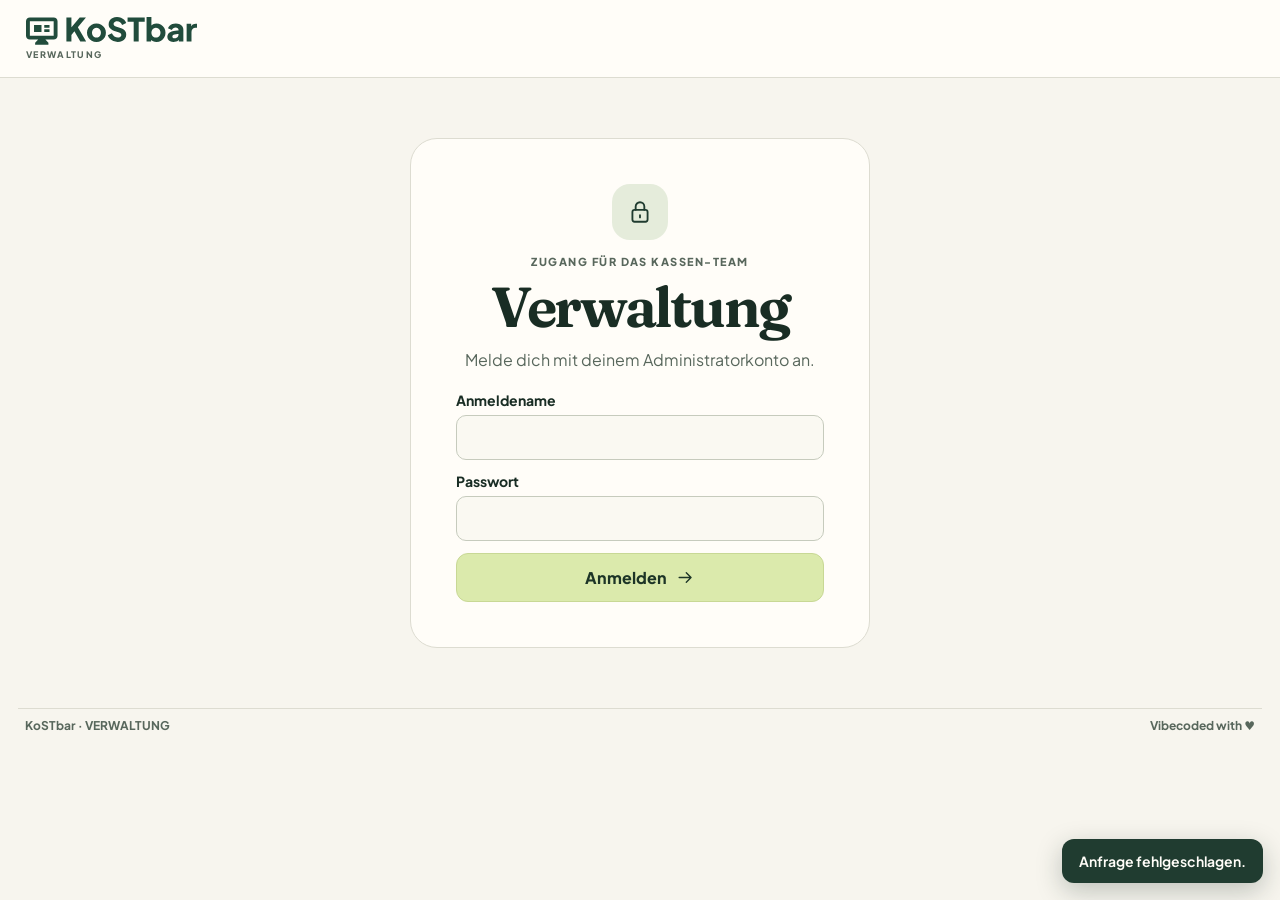
==== static/admin.html @ 91ef5dc5 "Initial public release of KoSTbar 37.0.4" ====
<!doctype html>
<html lang="de">
<head>
  <meta charset="utf-8">
  <meta name="viewport" content="width=device-width, initial-scale=1">
  <meta name="theme-color" content="#f7f5ee">
  <title>KoSTbar · Administrationsbereich</title>
  <link rel="icon" type="image/svg+xml" href="/static/favicon.svg">
  <link rel="stylesheet" href="/static/style.css">
  <script type="module" src="/static/admin.js"></script>
</head>
<body class="administration">
  <header class="topbar">
    <div class="brand"><img class="brand-logo" src="/static/kostbar-logo.svg" width="171" height="28" alt="KoSTbar"><small>VERWALTUNG</small></div>
    <div id="top-actions" class="top-actions"></div>
  </header>
  <main id="admin" class="admin-main"><p class="loading" role="status">Verwaltung wird geladen …</p></main>
  <footer class="site-footer"><span>KoSTbar · VERWALTUNG</span><span>Vibecoded with ♥</span></footer>
  <dialog id="editor" aria-labelledby="editor-title"></dialog>
  <div id="toast" class="toast" role="status" hidden></div>
</body>
</html>
---- static/style.css ----
@font-face {
  font-family: "Fraunces";
  src: url("./fonts/fraunces.woff2") format("woff2");
  font-weight: 100 900;
  font-display: swap;
}
@font-face {
  font-family: "Fraunces";
  src: url("./fonts/fraunces-italic.woff2") format("woff2");
  font-weight: 100 900;
  font-style: italic;
  font-display: swap;
}
@font-face {
  font-family: "Plus Jakarta Sans";
  src: url("./fonts/plus-jakarta-sans.woff2") format("woff2");
  font-weight: 200 800;
  font-display: swap;
}
:root {
  color-scheme: light;
  --canvas: #f7f5ee;
  --white: #fffdf8;
  --loyalty-paper: #f7f3e5;
  --ink: #192d24;
  --deep: #203c30;
  --leaf: #dbeaac;
  --line: #dddcd1;
  --muted: #58675c;
  --soft: #eeeee3;
  --red: #a54232;
  --radius: 22px;
  --text-font: "Plus Jakarta Sans", system-ui, sans-serif;
  --display-font: "Fraunces", Georgia, serif;
  --display-weight: 650;
  --display-tracking: -.045em;
  --welcome-size: clamp(50px, 6.4vw, 98px);
  --welcome-portrait-size: clamp(42px, 8.5vw, 76px);
  --welcome-accent-style: italic;
  font-family: var(--text-font);
  color: var(--ink);
  background: var(--canvas);
  font-synthesis: none;
  -webkit-tap-highlight-color: transparent;
}
* { box-sizing: border-box; }
[hidden] { display: none !important; }
body { margin: 0; min-width: 300px; }
button, input, select { font: inherit; }
button, a, input, select { touch-action: manipulation; }
button { color: inherit; cursor: pointer; }
button:disabled { cursor: default; }
button:focus-visible, a:focus-visible, input:focus-visible, select:focus-visible {
  outline: 3px solid #6a8b5c;
  outline-offset: 3px;
}
a { color: inherit; }
h1, h2, p { margin: 0; }
h1, .tap-copy h2, .panel-heading h2, dialog h2 {
  font-family: var(--display-font);
  font-weight: var(--display-weight);
  font-optical-sizing: auto;
}
svg { vertical-align: middle; flex-shrink: 0; }
small { font-size: .83em; }
.muted { color: var(--muted); }
.negative { color: var(--red) !important; }
.topbar {
  min-height: 78px; padding: 12px max(26px, calc((100vw - 1320px) / 2));
  display: flex; justify-content: space-between; align-items: center; gap: 16px;
  border-bottom: 1px solid var(--line); background: var(--white);
}
.brand { display: flex; flex-direction: column; align-items: flex-start; line-height: 1.05; text-decoration: none; }
.brand small { display: block; font-size: 9px; letter-spacing: .15em; margin-top: 5px; font-weight: 780; color: var(--muted); }
.brand small:empty { display: none; }
.brand-logo { display: block; width: clamp(136px, 20vw, 171px); height: auto; }
.top-actions { display: flex; gap: 15px; align-items: center; }
.quiet-link { display: inline-flex; gap: 8px; align-items: center; min-height: 42px; padding: 5px 6px; font-size: 14px; font-weight: 680; text-decoration: none; color: var(--muted); }
.quiet-link:hover { color: var(--ink); text-decoration: underline; }
.screen { margin: 0 auto; max-width: 1370px; padding: 25px; }
.loading { padding: 20px; color: var(--muted); }
.eyebrow { color: var(--muted); display: flex; align-items: center; gap: 8px; font-size: 11px; line-height: 1.2; font-weight: 820; letter-spacing: .135em; text-transform: uppercase; }
.status-dot { width: 10px; height: 10px; border-radius: 50%; background: #638d50; box-shadow: 0 0 0 4px #dfe9d8; }
.status-dot.offline { background: #b66448; box-shadow: 0 0 0 4px #f1e0d6; }
.idle-grid { display: grid; grid-template-columns: 1fr .98fr; gap: clamp(28px, 5vw, 75px); align-items: stretch; }
.welcome { padding: clamp(28px, 5vw, 70px) 0 24px 13px; align-self: center; }
.welcome h1 { font-size: var(--welcome-size); line-height: .98; letter-spacing: var(--display-tracking); margin: 18px 0 20px; }
.welcome h1 em { font-style: var(--welcome-accent-style); color: #58744b; }
.welcome > p { max-width: 32ch; font-size: clamp(17px, 1.65vw, 22px); line-height: 1.5; color: var(--muted); }
.steps { list-style: none; margin: 25px 0 0; padding: 0; display: grid; gap: 11px; font-size: 15px; font-weight: 690; }
.steps li { display: flex; align-items: center; gap: 9px; }
.steps li > span {
  flex: 0 0 28px; padding: 5px 6px; border-radius: 6px; background: #e5ead8;
  text-align: center; font-size: 11px; font-weight: 800; font-variant-numeric: tabular-nums; letter-spacing: .06em;
}
.tap-panel {
  position: relative; min-height: min(530px, 74vh); border-radius: 30px;
  background: var(--deep); color: var(--white); overflow: hidden; display: flex; flex-direction: column; justify-content: space-between;
  padding: clamp(22px, 3.3vw, 44px);
  background-image: repeating-linear-gradient(0deg, transparent 0 38px, #cfe3bf0a 38px 39px), repeating-linear-gradient(90deg, transparent 0 38px, #cfe3bf0a 38px 39px);
}
.tap-tag { display: flex; gap: 9px; align-items: center; color: var(--leaf); font-size: 11px; letter-spacing: .13em; font-weight: 780; }
.terminal-art { display: grid; place-items: center; min-height: 0; }
.terminal-art svg { width: min(100%, 420px); max-height: 43vh; }
.tap-copy h2 { color: #f7f6e9; font-size: clamp(27px, 3.4vw, 48px); letter-spacing: -.045em; line-height: 1.1; }
.tap-copy p { color: #cadbc7; line-height: 1.45; margin-top: 8px; font-size: clamp(14px, 1.4vw, 18px); }
.button { display: inline-flex; align-items: center; justify-content: center; gap: 9px; min-height: 49px; padding: 9px 17px; border: 1px solid transparent; border-radius: 12px; font-weight: 760; text-decoration: none; text-align: center; }
.button.primary { background: var(--leaf); color: #1d3527; border-color: #c8d895; }
.button.primary:hover:not(:disabled) { background: #cfdf96; }
.button.primary:disabled { background: #e8eade; color: #657063; border-color: #e1e2d8; }
.button.paypal { background: #003087; color: #fff; border-color: #003087; }
.button.paypal:hover:not(:disabled) { background: #0046a9; border-color: #0046a9; }
.cash-limit { margin: 0; text-align: center; }
.button.outline { border-color: var(--line); background: var(--white); }
.button.outline:hover:not(:disabled) { background: #f0f1e8; }
.button.compact { min-height: 43px; padding: 7px 12px; font-size: 14px; }
.shop-layout { display: grid; grid-template-columns: minmax(0, 1fr) minmax(270px, 320px); gap: clamp(16px, 2vw, 29px); align-items: start; }
.shop-intro { display: flex; flex-wrap: wrap; align-items: flex-end; gap: 10px; margin-bottom: 20px; }
.shop-greeting { flex: 1 1 180px; min-width: 0; }
.shop-intro h1 { font-size: clamp(31px, 4.4vw, 61px); line-height: 1.05; letter-spacing: var(--display-tracking); margin-top: 6px; overflow-wrap: anywhere; }
.account-tools { display: flex; flex-wrap: wrap; justify-content: flex-end; align-items: stretch; gap: 7px; max-width: 100%; margin-inline-start: auto; }
.account-button {
  display: flex; align-items: center; gap: 9px; min-height: 58px; padding: 6px 11px;
  border: 1px solid var(--line); border-radius: 12px; background: var(--white); text-align: left;
}
.account-button-text { display: grid; gap: 3px; font-size: 12px; font-weight: 750; line-height: 1.15; }
.account-button-text strong { font-size: 17px; font-weight: 790; line-height: 1; letter-spacing: -.027em; white-space: nowrap; font-variant-numeric: tabular-nums; }
.account-button.loyalty-link { padding-inline: 12px; background: var(--loyalty-paper); border-color: #dcd6c3; }
.account-button.loyalty-link:hover { background: #efe9d7; }
.loyalty-link strong.ready { color: #31563a; }
.account-finance { display: flex; border: 1px solid #d1d8bd; border-radius: 12px; overflow: hidden; }
.account-finance .account-button { min-height: 56px; border: 0; border-radius: 0; }
.account-finance .account-button:focus-visible { outline-offset: -4px; }
.account-finance .payment-link { background: var(--leaf); }
.account-finance .payment-link:hover { background: #cfdf96; }
.account-finance .balance-chip { border-inline-start: 1px solid #cbd6ae; }
.account-finance .balance-chip:hover { background: #f0f1e8; }
.metrics small { color: var(--muted); letter-spacing: .09em; font-size: 10px; font-weight: 800; display: block; }
.category-tabs { display: grid; grid-template-columns: repeat(4,minmax(0,1fr)); gap: 8px; }
.category-tab {
  background: var(--white); border: 1px solid var(--line); padding: 6px 8px; min-height: 51px; border-radius: 12px;
  display: flex; align-items: center; justify-content: center; gap: 8px; font-size: 14px; font-weight: 720;
}
.category-tab[aria-pressed="true"] { color: var(--leaf); background: var(--deep); border-color: var(--deep); }
.category-tab:not([aria-pressed="true"]):hover { background: var(--soft); }
.section-heading { display: flex; justify-content: space-between; align-items: center; gap: 12px; margin: 21px 0 10px; }
.section-heading h2, .basket h2 { font-size: 21px; letter-spacing: -.035em; }
.section-heading > span { color: var(--muted); font-size: 13px; font-weight: 680; }
.products { display: grid; grid-template-columns: repeat(4,minmax(0,1fr)); gap: 11px; }
.product-card { min-width: 0; display: flex; flex-direction: column; text-align: left; padding: 0; background: var(--white); border: 1px solid var(--line); border-radius: 16px; overflow: hidden; }
.product-card:hover { border-color: #839574; }
.product-card:active { transform: translateY(1px); }
.product-art { width: 100%; height: clamp(76px, 8vw, 128px); display: block; }
.product-info { display: grid; grid-template-columns: minmax(0,1fr) auto; grid-template-rows: minmax(32px, auto) auto; align-items: center; width: 100%; padding: 8px 9px 8px 12px; }
.product-info strong { grid-column: 1/-1; font-size: 15px; line-height: 1.14; overflow-wrap: anywhere; }
.product-price { font-size: 15px; color: var(--deep); font-weight: 820; white-space: nowrap; }
.product-add { background: #e5ebd8; border-radius: 8px; display: grid; place-items: center; width: 33px; height: 33px; }
.empty-products { grid-column: 1/-1; padding: 30px; background: var(--white); border-radius: 14px; color: var(--muted); }
.basket {
  position: sticky; top: 15px; border: 1px solid var(--line); border-radius: var(--radius); background: var(--white);
  overflow: hidden; display: flex; flex-direction: column; min-height: 430px; max-height: calc(100dvh - 115px);
}
.basket-head { padding: 15px; display: flex; align-items: center; gap: 9px; border-bottom: 1px solid var(--line); }
.basket-icon, .basket-count { display: grid; place-items: center; min-width: 35px; height: 35px; border-radius: 9px; background: #e8ecde; }
.basket-count { margin-left: auto; min-width: 27px; height: 27px; font-size: 13px; font-weight: 790; border-radius: 20px; }
.basket-body { flex: 1; overflow: auto; }
.basket-empty { display: grid; justify-items: center; text-align: center; gap: 7px; padding: 42px 14px 29px; color: var(--muted); }
.basket-empty > span { color: #758773; }
.basket-empty p { font-weight: 700; color: var(--ink); }
.basket-lines { margin: 0; padding: 0 13px; list-style: none; }
.basket-lines li { padding: 8px 0; border-bottom: 1px solid var(--line); }
.basket-lines li:last-child { border-bottom: 0; }
.line-info { display: flex; align-items: center; justify-content: space-between; gap: 9px; font-size: 14px; }
.line-info strong { overflow-wrap: anywhere; }
.line-info span { white-space: nowrap; font-variant-numeric: tabular-nums; }
.quantity { display: flex; align-items: center; gap: 8px; margin-top: 4px; font-variant-numeric: tabular-nums; font-weight: 760; }
.quantity button { display: grid; place-items: center; border: 1px solid var(--line); width: 43px; height: 43px; border-radius: 9px; background: #f5f5ed; }
.quantity button:hover { background: #e8ecde; }
.quantity span { min-width: 21px; text-align: center; }
.basket-bottom { padding: 12px 14px; border-top: 1px solid var(--line); }
.total { display: flex; justify-content: space-between; align-items: center; font-weight: 740; margin-bottom: 8px; }
.total strong { font-size: 25px; letter-spacing: -.045em; white-space: nowrap; }
.checkout { width: 100%; }
.basket-note { margin-top: 8px; color: var(--muted); font-size: 11px; line-height: 1.3; text-align: center; }
.center-card {
  width: min(100%, 680px); margin: clamp(9px, 4vh, 48px) auto; padding: clamp(20px, 4vw, 45px);
  border: 1px solid var(--line); border-radius: 27px; background: var(--white); text-align: center;
}
.center-card h1 { font-size: clamp(32px, 4.4vw, 62px); line-height: 1.04; letter-spacing: var(--display-tracking); margin: 10px 0 11px; }
.center-card > p:not(.eyebrow) { line-height: 1.45; }
.center-card > .eyebrow { justify-content: center; }
.round-icon { display: grid; place-items: center; width: 56px; height: 56px; border-radius: 18px; margin: 0 auto 15px; background: #e5ecdb; color: var(--deep); }
.round-icon.success { width: 72px; height: 72px; background: var(--leaf); }
.center-card form { margin-top: 20px; text-align: left; }
.field-pair { display: grid; grid-template-columns: 1fr 1fr; gap: 11px; }
label { display: grid; gap: 6px; font-size: 14px; font-weight: 730; min-width: 0; }
input:not([type=checkbox]), select { width: 100%; min-height: 45px; min-width: 0; background: #faf9f2; border: 1px solid #c6cbbd; color: var(--ink); border-radius: 10px; padding: 8px 11px; }
.form-actions { display: flex; justify-content: space-between; flex-wrap: wrap; gap: 9px; margin-top: 14px; }
.form-error { margin-top: 10px; color: var(--red); font-weight: 700; font-size: 14px; }
.form-error:empty { display: none; }
.registration-entry {
  width: min(100%, 1080px); margin-block: 10px; padding: clamp(14px, 2.35vw, 30px);
}
.registration-entry .round-icon { width: 44px; height: 44px; margin-bottom: 8px; }
.registration-entry h1 { font-size: clamp(28px, 3.4vw, 46px); margin-block: 4px 6px; }
.registration-entry form { display: grid; align-items: start; gap: 12px 22px; margin-top: 14px; }
.registration-fields { display: grid; gap: 9px; }
.registration-fields .consent-box, .registration-fields .form-actions { margin-top: 0; }
@media (min-width: 760px) and (orientation: landscape) {
  .registration-entry form:has(.keyboard:not([hidden])) { grid-template-columns: minmax(0, 5fr) minmax(0, 6fr); }
}
.keyboard { display: grid; gap: 4px; padding: 7px; background: #ecede3; border-radius: 13px; }
.keyboard > div { display: flex; justify-content: center; gap: 4px; }
.keyboard button { flex: 0 1 44px; min-width: 0; min-height: 44px; padding: 2px; background: var(--white); border: 1px solid var(--line); border-radius: 6px; font-weight: 760; }
.keyboard button.key-wide { flex-basis: auto; padding: 4px 9px; }
.keyboard.numeric { width: min(100%, 280px); justify-self: center; }
.keyboard.numeric button { flex-basis: 72px; font-size: 1.14rem; }
.receipt-balance { margin: 22px auto 16px; display: grid; gap: 4px; padding: 12px; max-width: 300px; background: #f1f1e5; border-radius: 14px; font-weight: 740; }
.receipt-balance strong { font-size: 33px; letter-spacing: -.05em; }
.countdown { margin-bottom: 13px; color: var(--muted); font-variant-numeric: tabular-nums; }
.toast { position: fixed; bottom: 17px; right: 17px; z-index: 10; max-width: min(435px, calc(100vw - 34px)); padding: 13px 17px; border-radius: 12px; color: var(--white); background: var(--deep); box-shadow: 0 8px 26px #192d2440; font-weight: 650; font-size: 14px; }
.admin-main { max-width: 1320px; padding: 24px; margin: auto; }
.admin-login { width: min(100%, 460px); }
.admin-login .button { width: 100%; }
.admin-login form { display: grid; gap: 12px; }
.operator { color: var(--muted); font-size: 14px; font-weight: 730; overflow-wrap: anywhere; }
.admin-title { display: flex; justify-content: space-between; align-items: end; gap: 10px; margin-bottom: 18px; }
.admin-title h1 { font-size: clamp(28px, 4vw, 55px); letter-spacing: var(--display-tracking); line-height: 1.06; margin-top: 6px; }
.metrics { display: grid; grid-template-columns: repeat(3,minmax(0,1fr)); gap: 10px; }
.metrics > div { padding: 13px 15px; border-radius: 15px; border: 1px solid var(--line); background: var(--white); }
.metrics strong { font-size: clamp(21px, 3vw, 31px); letter-spacing: -.04em; display: block; margin-top: 3px; overflow-wrap: anywhere; }
.admin-tabs { display: flex; flex-wrap: wrap; gap: 7px; margin: 16px 0 10px; }
.admin-tabs button { min-height: 42px; border-radius: 10px; border: 1px solid var(--line); background: var(--white); font-size: 14px; font-weight: 730; padding: 7px 12px; }
.admin-tabs button[aria-pressed="true"] { background: var(--deep); color: var(--leaf); border-color: var(--deep); }
.admin-navigation { display: flex; flex-wrap: wrap; gap: 7px; margin: 16px 0 10px; }
.admin-navigation button, .admin-nav-group summary {
  display: flex; align-items: center; min-height: 42px; padding: 7px 12px;
  border: 1px solid var(--line); border-radius: 10px; background: var(--white); font-size: 14px; font-weight: 730;
}
.admin-nav-group { position: relative; }
.admin-nav-group summary { gap: 11px; cursor: pointer; list-style: none; }
.admin-nav-group summary::-webkit-details-marker { display: none; }
.admin-nav-group summary::after { content: ''; width: 6px; height: 6px; border: solid currentColor; border-width: 0 2px 2px 0; transform: translateY(-2px) rotate(45deg); }
.admin-nav-group[open] summary::after { transform: translateY(2px) rotate(225deg); }
.admin-navigation [aria-current="page"], .admin-nav-group summary.current {
  background: var(--deep); color: var(--leaf); border-color: var(--deep);
}
.admin-nav-group > div {
  position: absolute; z-index: 3; top: 100%; left: 0; min-width: 185px;
  display: grid; padding: 5px; border: 1px solid var(--line); border-radius: 12px;
  background: var(--white); box-shadow: 0 9px 26px #192d2426;
}
.admin-nav-group:not([open]) > div { display: none; }
.admin-nav-group:last-child > div { right: 0; left: auto; }
.admin-nav-group > div > button { border-color: transparent; white-space: nowrap; }
.admin-nav-group > div > button:hover:not([aria-current]) { background: #e8eddf; }
.preview-toolbar {
  display: flex; flex-wrap: wrap; align-items: end; gap: 8px;
  padding: 10px clamp(12px, 3vw, 38px); border-bottom: 1px solid var(--line); background: var(--white);
}
.preview-toolbar nav { display: flex; flex-wrap: wrap; gap: 6px; margin-inline-end: 4px; }
.preview-toolbar nav [aria-current="page"] { background: var(--deep); color: var(--leaf); }
.preview-toolbar label { font-size: 13px; }
.preview-toolbar select { min-height: 43px; padding: 6px 9px; }
#preview-status { display: flex; align-items: center; min-height: 43px; margin: 0; font-size: 14px; color: var(--muted); }
@media (max-width: 950px) {
  .preview-toolbar { padding: 8px 12px; }
  #preview-status { font-size: 12px; }
}
@media (max-width: 520px) {
  .admin-navigation { display: grid; grid-template-columns: repeat(2, minmax(0, 1fr)); }
  .admin-navigation > button, .admin-nav-group summary { width: 100%; }
  .admin-nav-group summary { justify-content: space-between; }
}
.admin-panel { background: var(--white); border: 1px solid var(--line); border-radius: var(--radius); padding: 17px; }
.panel-heading { display: flex; justify-content: space-between; align-items: end; gap: 11px; margin-bottom: 14px; flex-wrap: wrap; }
.panel-heading h2 { font-size: 25px; letter-spacing: -.04em; }
.panel-heading p, .hint { font-size: 14px; color: var(--muted); margin-top: 4px; line-height: 1.4; }
.filter { width: min(100%, 240px); }
.table-wrap { overflow: auto; }
.technical-docs { max-width: 1220px; margin: auto; }
.technical-docs section { margin: 0 0 36px; scroll-margin-top: 18px; }
.tech-header { padding: 22px 24px; border-radius: 18px; background: #e8eddf; }
.tech-header h2 { margin: 5px 0; font-family: Fraunces, Georgia, serif; font-size: clamp(26px, 4vw, 44px); }
.tech-header p:last-child { margin: 4px 0 0; }
.tech-nav { display: flex; flex-wrap: wrap; gap: 8px 18px; padding: 14px 0 20px; }
.technical-docs section > p { max-width: 82ch; line-height: 1.65; }
.technical-docs h3 { font-size: 23px; }
.technical-docs h4 { margin: 22px 0 8px; font-size: 16px; }
.technical-docs code { overflow-wrap: anywhere; }
.tech-flow { display: grid; grid-template-columns: 1fr auto 1fr auto 1fr auto 1fr; align-items: center; gap: 8px; }
.tech-flow-wifi { grid-template-columns: 1fr auto 1fr auto 1fr; }
.tech-flow > div, .tech-steps li { border: 1px solid var(--line); border-radius: 12px; padding: 13px; }
.tech-flow > div { min-height: 65px; background: #f4f5ed; }
.tech-flow small { display: block; margin-top: 4px; }
.tech-arrow { text-align: center; color: var(--muted); }
.tech-arrow span { font-size: 21px; }
.tech-steps { display: grid; grid-template-columns: repeat(2, minmax(0, 1fr)); gap: 10px; padding-left: 22px; }
.tech-steps p { margin: 5px 0 0; line-height: 1.55; }
.tech-api-group { margin: 10px 0; border: 1px solid var(--line); border-radius: 10px; }
.tech-api-group summary { padding: 12px; cursor: pointer; font-weight: 700; }
.tech-api-group .table-wrap { padding: 0 10px 8px; }
@media (max-width: 760px) {
  .tech-flow, .tech-steps { grid-template-columns: 1fr; }
  .tech-arrow span { display: inline-block; transform: rotate(90deg); }
}
table { border-collapse: collapse; width: 100%; min-width: 560px; text-align: left; font-size: 14px; }
th { background: #edeee4; font-size: 12px; color: var(--muted); }
th, td { padding: 9px 8px; border-bottom: 1px solid var(--line); vertical-align: middle; }
td small { display: block; color: var(--muted); margin-top: 4px; }
.num, .amount { white-space: nowrap; font-weight: 790; font-variant-numeric: tabular-nums; }
.pill { display: inline-flex; align-items: center; border-radius: 999px; padding: 4px 8px; background: #e9ecdf; color: #385043; font-weight: 740; font-size: 12px; white-space: nowrap; }
.pill.good { background: #e2edce; }
.pill.off { background: #eee6df; color: #744638; }
.pill.terminal-offline { background: #f9e1df; color: #972d28; }
.pill.terminal-online { background: #dff0d9; color: #24582b; }
.row-actions { min-width: 132px; }
.action-list { display: flex; flex-wrap: wrap; align-items: center; gap: 4px; }
.action-list .button.row-action { margin: 0; white-space: nowrap; }
.category-cell { display: inline-flex; align-items: center; gap: 6px; }
.admin-empty { color: var(--muted); padding: 26px 9px; border-top: 1px solid var(--line); }
.more { margin-top: 12px; }
dialog { border: 1px solid var(--line); border-radius: var(--radius); background: var(--white); color: var(--ink); padding: 23px; width: min(510px, calc(100vw - 30px)); }
dialog::backdrop { background: #182b22a0; }
dialog form { display: grid; gap: 11px; }
dialog h2 { font-size: 26px; letter-spacing: -.04em; }
dialog p { line-height: 1.4; }
dialog .form-actions { justify-content: flex-end; margin-top: 4px; }
.check-field { display: flex; align-items: center; gap: 8px; min-height: 42px; }
.check-field input { accent-color: var(--deep); width: 19px; height: 19px; }
@media (min-width: 1000px) {
  .kiosk:has(.shop-layout) { height: 100dvh; overflow: hidden; display: flex; flex-direction: column; }
  .kiosk:has(.shop-layout) .screen { flex: 1; min-height: 0; width: 100%; }
  .shop-layout { height: 100%; }
  .menu-area { height: 100%; overflow: auto; padding: 2px 5px 10px 2px; scrollbar-color: #a7b49e transparent; }
}
@media (max-width: 1150px) {
  .products { grid-template-columns: repeat(3,minmax(0,1fr)); }
}
@media (max-width: 850px), (orientation: portrait) {
  .topbar { min-height: 66px; padding: 9px 16px; }
  .screen, .admin-main { padding: 15px; }
  .shop-layout { grid-template-columns: 1fr; gap: 0; }
  .kiosk:has(.shop-layout) { height: 100dvh; overflow: hidden; display: flex; flex-direction: column; }
  .kiosk:has(.shop-layout) .screen { flex: 1; min-height: 0; width: 100%; }
  .shop-layout { display: flex; flex-direction: column; height: 100%; }
  .menu-area { flex: 1; width: 100%; min-height: 0; overflow: auto; padding: 2px 4px 10px 2px; }
  .basket { position: static; min-height: 0; max-height: 34%; width: 100%; }
  .basket-head { padding: 6px 11px; }
  .basket-head h2 { font-size: 18px; }
  .basket-icon { min-width: 29px; height: 29px; }
  .basket-empty { display: none; }
  .basket-lines li { display: flex; align-items: center; gap: 10px; padding: 3px 0; }
  .line-info { flex: 1; }
  .quantity { margin-top: 0; }
  .basket-bottom { display: grid; grid-template-columns: auto 1fr; align-items: center; gap: 9px; padding: 7px 10px; }
  .total { display: grid; margin: 0; font-size: 12px; }
  .total strong { font-size: 21px; }
  .basket-note { display: none; }
}
@media (orientation: portrait) {
  .idle-grid { grid-template-columns: 1fr; gap: 20px; }
  .welcome { padding: 28px 6px 0; }
  .welcome h1 { font-size: var(--welcome-portrait-size); }
  .welcome h1 br { display: none; }
  .welcome h1 em::before { content: " "; }
  .tap-panel { min-height: clamp(330px, 42dvh, 610px); }
  .terminal-art svg { max-height: 32vh; }
}
@media (max-width: 520px) {
  .topbar { flex-wrap: wrap; }
  .top-actions { gap: 6px; }
  .category-tab { flex-direction: column; gap: 3px; font-size: 10px; padding-inline: 2px; }
  .products { grid-template-columns: repeat(2,minmax(0,1fr)); }
  .shop-intro { margin-bottom: 12px; }
  .section-heading { margin-top: 14px; }
  .metrics > div { padding: 9px 7px; }
  .metrics small { font-size: 9px; }
  .metrics strong { font-size: 18px; }
  .operator { display: none; }
}
@media (max-width: 420px) {
  .account-tools { gap: 5px; }
  .account-tools .account-button { gap: 6px; padding-inline: 8px; }
  .account-button > svg { width: 17px; height: 17px; }
}
@media (max-height: 760px) and (orientation: landscape) {
  .welcome { padding-top: 15px; }
  .tap-panel { min-height: 450px; }
  .center-card { margin-block: 4px; padding-block: 18px; }
}
@media (max-height: 610px) and (orientation: landscape) {
  .kiosk:has(.registration-entry) .screen { padding-block: 8px; }
  .registration-entry { margin-block: 0; padding-block: 12px; }
  .registration-entry .round-icon { display: none; }
  .registration-entry form { margin-top: 10px; }
  .registration-fields { gap: 7px; }
  .registration-fields label { gap: 4px; }
  .registration-fields input:not([type=checkbox]), .registration-fields .button { min-height: 40px; }
  .keyboard button { min-height: 36px; }
}

.site-footer {
  max-width: 1370px; width: calc(100% - 36px); margin: 0 auto; padding: 9px 7px 11px;
  border-top: 1px solid var(--line); color: var(--muted); font-size: 12px; font-weight: 720;
  display: flex; justify-content: space-between; align-items: center; gap: 14px;
}
.site-footer a { padding: 6px 1px; text-underline-offset: 3px; }
.footer-links { display: flex; flex-wrap: wrap; column-gap: 16px; }
.kiosk .brand small { text-transform: uppercase; }
.terms-card { max-width: 780px; margin: 0 auto; padding: clamp(22px, 4vw, 49px); background: var(--white); border: 1px solid var(--line); border-radius: var(--radius); }
.terms-card h1 { font-size: clamp(27px, 5vw, 51px); margin: 8px 0 10px; letter-spacing: -.05em; overflow-wrap: anywhere; }
.terms-version { font-size: 13px; color: var(--muted); font-weight: 720; margin: 5px 0 10px; }
.terms-card section, #terms-dialog-content section { padding: 13px 0; border-top: 1px solid var(--line); }
.terms-card section h2, #terms-dialog-content section h2 { font-size: 18px; margin-bottom: 5px; }
.terms-card section p, #terms-dialog-content section p { line-height: 1.55; overflow-wrap: anywhere; }
#terms-dialog { width: min(670px, calc(100vw - 30px)); max-height: min(85dvh, 800px); padding: 0; overflow: hidden; }
#terms-dialog[open] { display: grid; grid-template-rows: auto minmax(0, 1fr) auto; }
#terms-title { padding: 14px clamp(14px, 4vw, 23px) 10px; overflow-wrap: anywhere; }
#terms-dialog-content { overflow: auto; overscroll-behavior: contain; padding: 0 clamp(14px, 4vw, 23px) 12px; }
#terms-dialog-content:focus-visible { outline: 2px solid #6a8b5c; outline-offset: -2px; }
#terms-dialog > form { padding: 8px clamp(14px, 4vw, 23px); border-top: 1px solid var(--line); justify-items: end; }
.consent-box { background: #f1f2e8; border-radius: 12px; padding: 6px 11px; margin-top: 11px; }
.consent-box .check-field { margin-top: 1px; }
.consent-box input { flex-shrink: 0; }
.location-options { border: 1px solid var(--line); border-radius: 10px; padding: 5px 10px; margin: 0; }
.location-options legend { font-weight: 750; font-size: 14px; padding: 0 3px; }
.journal-filters { display: flex; flex-wrap: wrap; gap: 9px; }
.journal-filters .filter { width: min(190px, 100%); }
.journal-filters.filter-pair { display: grid; grid-template-columns: repeat(2, minmax(0, 1fr)); width: min(390px, 100%); align-items: end; }
.journal-filters.filter-pair .filter { width: 100%; min-width: 0; }
.paypal-settings {
  display: flex; flex-wrap: wrap; justify-content: space-between; align-items: center; gap: 8px;
  margin: 0 0 14px; padding: 12px; border: 1px solid var(--line); border-radius: 10px;
}
.paypal-settings h3, .paypal-settings p { margin: 0; overflow-wrap: anywhere; }
@media (max-width: 420px) {
  .journal-filters.filter-pair { grid-template-columns: minmax(0, 1fr); }
}

#kiosk-dialog { width: min(530px, 94vw); max-height: 92dvh; overflow-y: auto; }
#kiosk-dialog-content, #kiosk-dialog-content form { display: grid; gap: 10px; }
#kiosk-dialog > form { margin-top: 12px; }
#kiosk-dialog h2 { margin: 0; }
#kiosk-dialog .timeout-warning, #terms-dialog .timeout-warning { margin: 0 0 6px; max-width: none; }
.dialog-keyboard { display: grid; gap: 4px; padding: 7px; border-radius: 11px; background: var(--paper, #eef3ec); }
.dialog-keyboard > div { display: flex; justify-content: center; gap: 3px; }
.dialog-keyboard button { flex: 0 1 44px; min-width: 0; min-height: 36px; padding: 0 3px; border: 1px solid #bfcdc0; border-radius: 6px; background: white; color: #193a30; font: inherit; cursor: pointer; }
.dialog-keyboard button[data-dialog-key=" "] { flex-basis: 150px; }
.manual-results { display: flex; flex-wrap: wrap; gap: 5px; max-height: 20vh; overflow-y: auto; }
.manual-results > button { font-size: 14px; min-height: 36px; }
.payment-reference { font-size: clamp(1.3rem, 5vw, 2.2rem); font-weight: 750; letter-spacing: .04em; overflow-wrap: anywhere; }
.paypal-code { text-align: center; }
.paypal-code img { background: white; max-width: 100%; height: auto; }
.paypal-link { margin: 0; font-family: monospace; overflow-wrap: anywhere; }
.terms-rich h2 { font-size: 1.22rem; margin: 1em 0 .32em; }
.terms-rich h3 { font-size: 1.05rem; margin: .85em 0 .32em; }
.terms-rich p { margin: .22em 0; overflow-wrap: anywhere; }
.terms-rich ul { padding-left: 1.45rem; margin: .35em 0 .65em; }
.terms-rich li { margin: .2em 0; overflow-wrap: anywhere; }
.editor-toolbar { display: flex; flex-wrap: wrap; gap: 6px; }
.terms-editor { display: grid; gap: 12px; }
.terms-editor textarea { width: 100%; min-height: 12rem; padding: 10px; resize: vertical; font: inherit; border: 1px solid #a9b8aa; border-radius: 9px; }
.terms-preview { padding: 12px; border: 1px solid #ccd8cb; border-radius: 10px; }
.terms-preview > h3 { margin: 0; }
.report-metrics { margin: 10px 0; }

.consent-box a { color: #285d45; font-weight: 780; text-underline-offset: 3px; }
.pairing-code { margin: 18px auto; padding: 14px 20px; width: fit-content; max-width: 100%; border-radius: 14px; background: var(--deep); color: var(--leaf); font-size: clamp(1.9rem, 6vw, 3.8rem); font-weight: 850; letter-spacing: .09em; line-height: 1.05; overflow-wrap: anywhere; }
.centered-actions { justify-content: center; }
#timeout-dialog { width: min(450px, calc(100vw - 30px)); text-align: center; padding: clamp(18px, 5vw, 42px); }
#timeout-dialog::backdrop { background: #182b2299; backdrop-filter: blur(9px); }
#timeout-dialog h2 { font-size: clamp(28px, 5vw, 42px); margin: 8px 0; }
#timeout-description { color: var(--muted); }
.timeout-clock { display: grid; place-items: center; gap: 5px; margin: 15px 0 19px; }
.timeout-clock strong { color: var(--red); font-size: clamp(4.2rem, 14vw, 7rem); line-height: .96; font-variant-numeric: tabular-nums; letter-spacing: -.07em; }
.timeout-clock span { color: var(--muted); font-size: 12px; font-weight: 800; letter-spacing: .13em; }
.amount-entry { width: min(100%, 290px); justify-self: center; text-align: center; }
.amount-entry input { text-align: center; font-size: 1.6rem; font-weight: 800; font-variant-numeric: tabular-nums; }
.dialog-keyboard.numeric { justify-self: center; width: min(100%, 290px); padding: 8px; gap: 6px; background: #edf0e5; }
.dialog-keyboard.numeric > div { gap: 6px; }
.dialog-keyboard.numeric button { flex: 1; min-height: clamp(41px, 8dvh, 60px); border-radius: 10px; border-color: #d0d9c7; font-size: 1.32rem; font-weight: 800; }
.dialog-keyboard.numeric button:hover { background: #e5edcf; }
.purchase-lines, .history-entries { display: grid; gap: 0; list-style: none; padding: 0; margin: 0; }
.purchase-lines > li, .history-entries > li { display: flex; justify-content: space-between; align-items: start; gap: 10px; padding: 10px 0; border-bottom: 1px solid var(--line); }
.purchase-lines strong, .history-entries > li > strong { white-space: nowrap; }
.history-nav { display: grid; grid-template-columns: 46px 1fr 46px; align-items: center; gap: 6px; text-align: center; }
.history-nav button { font-size: 1.5rem; }
.history-nav button:disabled { opacity: .45; }
.history-entries small { display: block; color: var(--muted); }
.history-entries ul { margin: 5px 0 0; padding-left: 18px; }
.button.row-action { display: inline-flex; margin: 2px; gap: 5px; min-height: 36px; padding: 5px 8px; font-size: 12px; color: #25382e; background: #f0f2e9; border-color: #cdd7c8; }
.button.row-action:hover { filter: brightness(.94); }
.button.action-info { background: #e7eef7; color: #20466a; border-color: #c2d0e3; }
.button.action-good, .audit-added { background: #e4f1d9; color: #254c31; border-color: #b8d0af; }
.button.action-warn, .audit-changed { background: #fff0c8; color: #614407; border-color: #d8c183; }
.button.action-danger, .audit-removed { background: #f8e2df; color: #842d25; border-color: #e1b7ae; }
.audit-legend { display: flex; flex-wrap: wrap; align-items: center; gap: 6px; margin-bottom: 10px; font-size: 13px; }
.audit-legend span { padding: 4px 7px; border-radius: 6px; }
.audit-values { min-width: 155px; margin: 0; }
.audit-values div { padding: 4px 6px; margin-bottom: 3px; border-radius: 5px; }
.audit-values dt { font-size: 12px; font-weight: 800; }
.audit-values dd { margin: 2px 0 0; white-space: pre-wrap; overflow-wrap: anywhere; max-height: 230px; overflow: auto; }

.product-price, .total strong, .receipt-balance strong,
.metrics strong, .payment-reference, .amount-entry input, .timeout-clock strong {
  font-variant-numeric: tabular-nums;
}

.journal-filters .export-action { align-self: end; }
.product-filters { margin: 0 0 12px; }
.audit-pagination { display: flex; flex-wrap: wrap; align-items: center; gap: 8px; margin-top: 13px; }
.audit-pagination span { color: var(--muted); font-size: 13px; }

.loyalty-card {
  min-width: 0; padding: clamp(12px, 3vw, 22px); border: 1px solid #bccaa2; border-radius: 18px;
  background: var(--loyalty-paper); color: var(--deep); text-align: left; box-shadow: 0 4px 0 #203c3022;
}
.loyalty-faces { display: grid; }
.loyalty-face { grid-area: 1 / 1; min-width: 0; }
.loyalty-face-spent { display: none; }
.loyalty-card-head { display: flex; align-items: center; justify-content: space-between; gap: 8px; }
.loyalty-card-head h2 { margin: 0; font: 800 clamp(14px, 2.4vw, 19px)/1.25 var(--text-font); letter-spacing: -.02em; }
.loyalty-card-head strong { flex-shrink: 0; font-size: 15px; font-variant-numeric: tabular-nums; }
.loyalty-stamp-grid {
  display: grid; grid-template-columns: repeat(5, minmax(0, 1fr)); gap: clamp(4px, 1.5vw, 9px);
  max-width: 365px; margin: 14px auto;
}
.loyalty-stamp {
  display: grid; place-items: center; aspect-ratio: 1; border: 1px dashed #a3af91; border-radius: 50%;
  color: #54674e; background: #eeeede; font-size: 13px; font-weight: 800;
}
.loyalty-stamp svg { width: 51%; height: auto; }
.loyalty-stamp.filled, .loyalty-stamp-seal { border: 1px solid #b7cb8e; color: var(--deep); background: #dceab9; }
.loyalty-stamp.final-stamp, .final-stamp .loyalty-stamp-seal { border-color: var(--deep); color: var(--leaf); background: var(--deep); }
.loyalty-stamp.new-stamp { position: relative; border: 1px dashed #a3af91; color: #54674e; background: #eeeede; }
.loyalty-stamp-number { opacity: 0; }
.loyalty-stamp-seal { position: absolute; inset: -1px; display: grid; place-items: center; border-radius: 50%; }
.loyalty-card-message { display: flex; align-items: center; gap: 7px; padding-top: 10px;
  border-top: 1px solid #d5dac1; font-size: 13px; font-weight: 800; }
.loyalty-card-note { margin-top: 5px; color: var(--muted); font-size: 12px; }
.loyalty-unlocked .loyalty-card-message, .loyalty-redeemed .loyalty-card-message {
  padding: 4px 8px; border: 1px solid #b7cb8e; border-radius: 8px; background: #e1ebb9;
}
.loyalty-redeemed .loyalty-card-message { border-color: var(--deep); background: var(--deep); color: var(--leaf); }

@media (prefers-reduced-motion: no-preference) {
  .loyalty-card-motion { animation: loyalty-card-arrive 610ms ease-out both; }
  .loyalty-card-motion .loyalty-stamp-number { animation: loyalty-number-out var(--stamp-duration) var(--stamp-delay) both; }
  .loyalty-card-motion .loyalty-stamp-seal { animation: loyalty-stamp-in var(--stamp-duration) var(--stamp-delay) cubic-bezier(.2,.65,.26,1.22) both; }
  .loyalty-card-motion.loyalty-unlocked .loyalty-card-message { animation: loyalty-reward-in 570ms var(--reward-delay) ease-out both; }
  .loyalty-card-motion.loyalty-redeemed .loyalty-card-message { animation: loyalty-redemption-in 530ms var(--reward-delay) ease-out both; }
  .loyalty-card-motion.loyalty-redeemed .loyalty-face-spent {
    display: block; animation: loyalty-card-spent var(--turn-duration) var(--turn-delay) ease-in both;
  }
  .loyalty-card-motion.loyalty-redeemed .loyalty-face-current { animation: loyalty-card-current var(--turn-duration) var(--turn-delay) ease-out both; }
}
@keyframes loyalty-card-arrive {
  from { opacity: .42; transform: translateY(14px) rotate(4deg) scale(.93); }
  62% { opacity: 1; transform: translateY(-3px) rotate(-1.7deg) scale(1.012); }
  to { opacity: 1; transform: none; }
}
@keyframes loyalty-number-out {
  from { opacity: 1; }
  45%, to { opacity: 0; }
}
@keyframes loyalty-stamp-in {
  from { opacity: 0; transform: translateY(-9px) rotate(-21deg) scale(1.45); }
  55% { opacity: 1; transform: rotate(3deg) scale(.92); }
  to { opacity: 1; transform: none; }
}
@keyframes loyalty-reward-in {
  from { opacity: 0; transform: translateY(7px) scale(.97); }
  66% { opacity: 1; transform: translateY(-1px) scale(1.01); }
  to { opacity: 1; transform: none; }
}
@keyframes loyalty-redemption-in {
  from { opacity: 0; transform: rotate(-5deg) scale(1.18); }
  56% { opacity: 1; transform: rotate(1deg) scale(.98); }
  to { opacity: 1; transform: none; }
}
@keyframes loyalty-card-spent {
  from { opacity: 1; transform: none; }
  to { opacity: 0; transform: perspective(550px) rotateX(70deg) translateY(-8px); }
}
@keyframes loyalty-card-current {
  from { opacity: 0; transform: perspective(550px) rotateX(-65deg) translateY(8px); }
  to { opacity: 1; transform: none; }
}
.purchase-lines .purchase-bonus { color: #385637; font-weight: 750; }
.loyalty-savings { display: flex; align-items: center; gap: 8px; margin: 8px 0; padding: 8px 10px; border-radius: 8px;
  background: #e6edcf; color: #28432e; font-weight: 750; }
.loyalty-savings strong { margin-left: auto; white-space: nowrap; }
.history-bonus { color: #386242; font-weight: 750; }
.receipt-summary > .eyebrow { justify-content: center; }
.receipt-summary > p:not(.eyebrow) { line-height: 1.45; }
.receipt-free { color: #386242; font-weight: 800; margin-top: 7px; }
.bonus-receipt { background: radial-gradient(ellipse at 50% 0, #e6edc9, transparent 62%), var(--white); }
.receipt-with-loyalty { display: grid; gap: 14px; align-items: center; width: min(100%, 840px);
  margin-block: 4px; padding: clamp(12px, 2.4vw, 27px); }
.receipt-with-loyalty .receipt-summary h1 { font-size: clamp(25px, 3.4vw, 43px); margin: 6px 0; }
.receipt-with-loyalty .round-icon { width: 45px; height: 45px; margin-bottom: 6px; }
.receipt-with-loyalty .round-icon svg { width: 25px; height: 25px; }
.receipt-with-loyalty .receipt-balance { margin-block: 9px; padding: 6px; }
.receipt-with-loyalty .countdown { margin-bottom: 7px; }
.receipt-with-loyalty .loyalty-card { width: min(100%, 425px); justify-self: center; }
@media (min-width: 620px) {
  .receipt-with-loyalty { grid-template-columns: minmax(0, 1fr) minmax(0, 1.06fr); }
}
@media (min-width: 620px) and (max-height: 550px) {
  .kiosk:has(.receipt-with-loyalty) .topbar { min-height: 66px; padding-block: 9px; }
  .kiosk:has(.receipt-with-loyalty) .screen { padding-block: 8px; }
  .receipt-with-loyalty { padding-block: 12px; }
  .receipt-with-loyalty .round-icon { display: none; }
  .receipt-with-loyalty .receipt-balance strong { font-size: 25px; }
  .receipt-with-loyalty .loyalty-card { padding: 14px; }
  .receipt-with-loyalty .loyalty-stamp-grid { max-width: 285px; margin-block: 8px; }
  .receipt-with-loyalty .button { min-height: 43px; }
}
@media (max-width: 619px) {
  .receipt-with-loyalty .loyalty-card { grid-row: 1; }
  .receipt-with-loyalty .loyalty-stamp-grid { max-width: 255px; margin-block: 8px; }
}
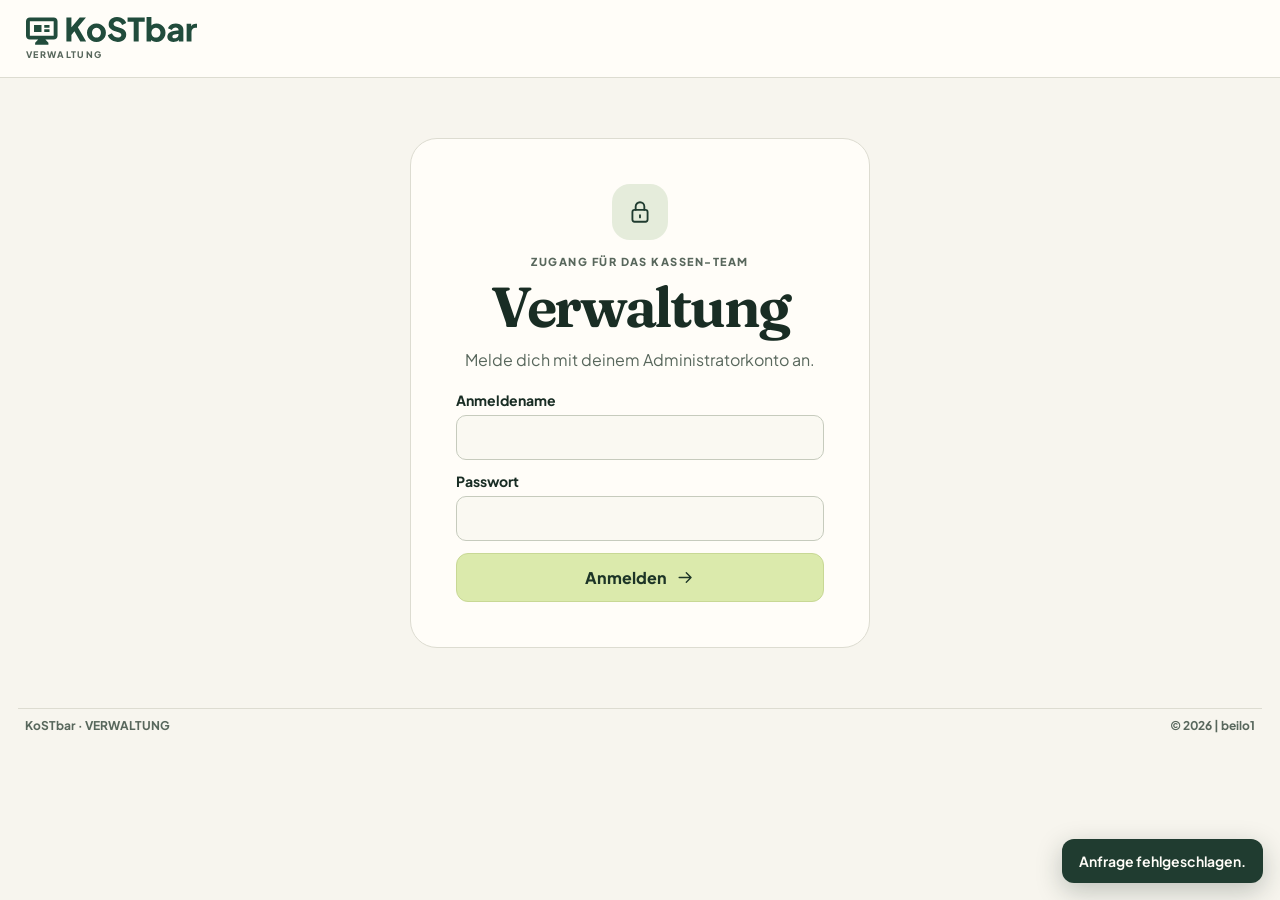
==== commit 46e334df: "Release KoSTbar 38.0.0 with license and repository notices" ====
--- a/static/admin.html
+++ b/static/admin.html
@@ -15,7 +15,7 @@
     <div id="top-actions" class="top-actions"></div>
   </header>
   <main id="admin" class="admin-main"><p class="loading" role="status">Verwaltung wird geladen …</p></main>
-  <footer class="site-footer"><span>KoSTbar · VERWALTUNG</span><span>Vibecoded with ♥</span></footer>
+  <footer class="site-footer"><span>KoSTbar · VERWALTUNG</span><span>© 2026 | beilo1</span></footer>
   <dialog id="editor" aria-labelledby="editor-title"></dialog>
   <div id="toast" class="toast" role="status" hidden></div>
 </body>
--- a/static/style.css
+++ b/static/style.css
@@ -414,6 +414,14 @@
 .terms-card section, #terms-dialog-content section { padding: 13px 0; border-top: 1px solid var(--line); }
 .terms-card section h2, #terms-dialog-content section h2 { font-size: 18px; margin-bottom: 5px; }
 .terms-card section p, #terms-dialog-content section p { line-height: 1.55; overflow-wrap: anywhere; }
+.project-notice { margin-top: 18px; display: flex; flex-wrap: wrap; align-items: start; gap: 10px 20px; }
+.project-notice > div { flex: 1 1 240px; min-width: 0; }
+.project-notice p + p { margin-top: 5px; }
+.project-notice a, .project-license summary { color: var(--deep); text-underline-offset: 3px; }
+.project-license { margin-top: 10px; }
+.project-license summary { cursor: pointer; text-decoration: underline; }
+.project-license-content pre { margin: 10px 0 0; white-space: pre-wrap; overflow-wrap: anywhere; font: .9rem/1.5 var(--text-font); }
+.project-qr { display: block; max-width: 100%; height: auto; border: 1px solid var(--line); border-radius: 8px; background: white; }
 #terms-dialog { width: min(670px, calc(100vw - 30px)); max-height: min(85dvh, 800px); padding: 0; overflow: hidden; }
 #terms-dialog[open] { display: grid; grid-template-rows: auto minmax(0, 1fr) auto; }
 #terms-title { padding: 14px clamp(14px, 4vw, 23px) 10px; overflow-wrap: anywhere; }
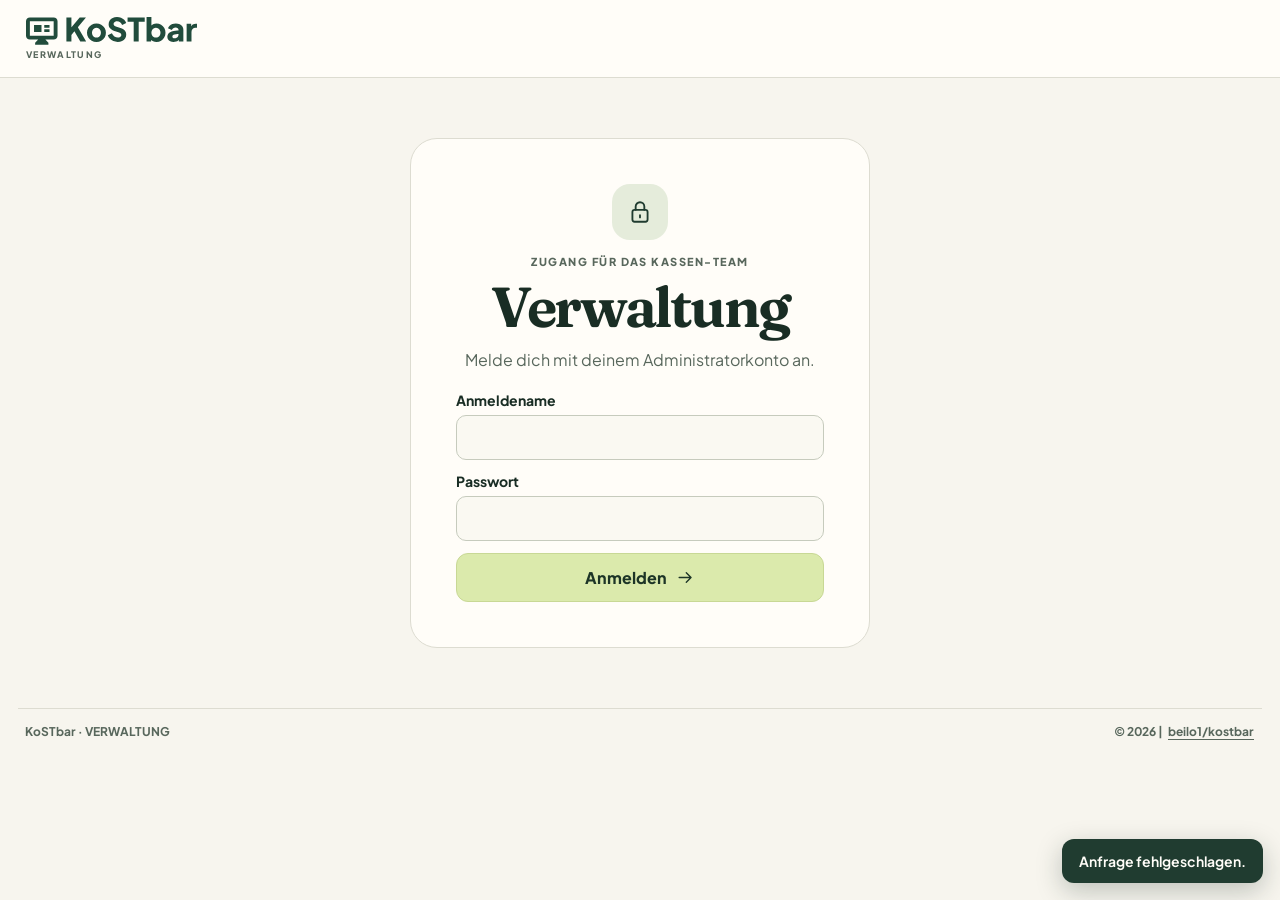
==== commit 195228d9: "Unify KoSTbar controls and clarify the account table Share the project footer and table rendering, a" ====
--- a/static/admin.html
+++ b/static/admin.html
@@ -15,7 +15,7 @@
     <div id="top-actions" class="top-actions"></div>
   </header>
   <main id="admin" class="admin-main"><p class="loading" role="status">Verwaltung wird geladen …</p></main>
-  <footer class="site-footer"><span>KoSTbar · VERWALTUNG</span><span>© 2026 | beilo1</span></footer>
+  <footer class="site-footer"><span>KoSTbar · VERWALTUNG</span><span class="project-footer" data-project-footer></span></footer>
   <dialog id="editor" aria-labelledby="editor-title"></dialog>
   <div id="toast" class="toast" role="status" hidden></div>
 </body>
--- a/static/style.css
+++ b/static/style.css
@@ -31,6 +31,12 @@
   --red: #a54232;
   --radius: 22px;
   --text-font: "Plus Jakarta Sans", system-ui, sans-serif;
+  --text-detail: .75rem;
+  --text-caption: .8125rem;
+  --text-control: .875rem;
+  --text-body: 1rem;
+  --text-kiosk: 1.125rem;
+  --text-kiosk-field: 1.25rem;
   --display-font: "Fraunces", Georgia, serif;
   --display-weight: 650;
   --display-tracking: -.045em;
@@ -113,7 +119,7 @@
 .cash-limit { margin: 0; text-align: center; }
 .button.outline { border-color: var(--line); background: var(--white); }
 .button.outline:hover:not(:disabled) { background: #f0f1e8; }
-.button.compact { min-height: 43px; padding: 7px 12px; font-size: 14px; }
+.button.compact { min-height: 43px; padding: 7px 12px; font-size: var(--text-control); }
 .shop-layout { display: grid; grid-template-columns: minmax(0, 1fr) minmax(270px, 320px); gap: clamp(16px, 2vw, 29px); align-items: start; }
 .shop-intro { display: flex; flex-wrap: wrap; align-items: flex-end; gap: 10px; margin-bottom: 20px; }
 .shop-greeting { flex: 1 1 180px; min-width: 0; }
@@ -193,10 +199,10 @@
 .round-icon.success { width: 72px; height: 72px; background: var(--leaf); }
 .center-card form { margin-top: 20px; text-align: left; }
 .field-pair { display: grid; grid-template-columns: 1fr 1fr; gap: 11px; }
-label { display: grid; gap: 6px; font-size: 14px; font-weight: 730; min-width: 0; }
+label { display: grid; gap: 6px; font-size: var(--text-control); font-weight: 730; min-width: 0; }
 input:not([type=checkbox]), select { width: 100%; min-height: 45px; min-width: 0; background: #faf9f2; border: 1px solid #c6cbbd; color: var(--ink); border-radius: 10px; padding: 8px 11px; }
 .form-actions { display: flex; justify-content: space-between; flex-wrap: wrap; gap: 9px; margin-top: 14px; }
-.form-error { margin-top: 10px; color: var(--red); font-weight: 700; font-size: 14px; }
+.form-error { margin-top: 10px; color: var(--red); font-weight: 700; font-size: var(--text-control); }
 .form-error:empty { display: none; }
 .registration-entry {
   width: min(100%, 1080px); margin-block: 10px; padding: clamp(14px, 2.35vw, 30px);
@@ -275,7 +281,7 @@
 .admin-panel { background: var(--white); border: 1px solid var(--line); border-radius: var(--radius); padding: 17px; }
 .panel-heading { display: flex; justify-content: space-between; align-items: end; gap: 11px; margin-bottom: 14px; flex-wrap: wrap; }
 .panel-heading h2 { font-size: 25px; letter-spacing: -.04em; }
-.panel-heading p, .hint { font-size: 14px; color: var(--muted); margin-top: 4px; line-height: 1.4; }
+.panel-heading p, .hint { font-size: var(--text-control); color: var(--muted); margin-top: 4px; line-height: 1.4; }
 .filter { width: min(100%, 240px); }
 .table-wrap { overflow: auto; }
 .technical-docs { max-width: 1220px; margin: auto; }
@@ -304,19 +310,33 @@
   .tech-flow, .tech-steps { grid-template-columns: 1fr; }
   .tech-arrow span { display: inline-block; transform: rotate(90deg); }
 }
-table { border-collapse: collapse; width: 100%; min-width: 560px; text-align: left; font-size: 14px; }
-th { background: #edeee4; font-size: 12px; color: var(--muted); }
+table { border-collapse: collapse; width: 100%; min-width: 560px; text-align: left; font-size: var(--text-control); }
+th { background: #edeee4; font-size: var(--text-detail); color: var(--muted); }
 th, td { padding: 9px 8px; border-bottom: 1px solid var(--line); vertical-align: middle; }
 td small { display: block; color: var(--muted); margin-top: 4px; }
+#people-table table { min-width: 960px; }
+#people-table td:nth-child(-n+3) { overflow-wrap: anywhere; }
+#people-table .account-details { width: 16%; min-width: 132px; overflow-wrap: anywhere; }
+#people-table .account-details > strong { font-size: var(--text-caption); }
+#people-table .consent-status { width: 1%; white-space: nowrap; }
+.column-sort {
+  display: inline-flex; align-items: center; gap: 5px; padding: 2px 0;
+  border: 0; background: transparent; font-weight: inherit;
+}
+.column-sort:hover { text-decoration: underline; }
+th[aria-sort] .column-sort { color: var(--ink); }
 .num, .amount { white-space: nowrap; font-weight: 790; font-variant-numeric: tabular-nums; }
 .pill { display: inline-flex; align-items: center; border-radius: 999px; padding: 4px 8px; background: #e9ecdf; color: #385043; font-weight: 740; font-size: 12px; white-space: nowrap; }
 .pill.good { background: #e2edce; }
 .pill.off { background: #eee6df; color: #744638; }
+.pill.danger { background: #f8e2df; color: #842d25; }
 .pill.terminal-offline { background: #f9e1df; color: #972d28; }
 .pill.terminal-online { background: #dff0d9; color: #24582b; }
 .row-actions { min-width: 132px; }
 .action-list { display: flex; flex-wrap: wrap; align-items: center; gap: 4px; }
 .action-list .button.row-action { margin: 0; white-space: nowrap; }
+.account-action-rows { display: grid; gap: 4px; width: max-content; }
+.account-action-row { flex-wrap: nowrap; }
 .category-cell { display: inline-flex; align-items: center; gap: 6px; }
 .admin-empty { color: var(--muted); padding: 26px 9px; border-top: 1px solid var(--line); }
 .more { margin-top: 12px; }
@@ -328,7 +348,7 @@
 dialog .form-actions { justify-content: flex-end; margin-top: 4px; }
 .check-field { display: flex; align-items: center; gap: 8px; min-height: 42px; }
 .check-field input { accent-color: var(--deep); width: 19px; height: 19px; }
-@media (min-width: 1000px) {
+@media (min-width: 851px) and (orientation: landscape) {
   .kiosk:has(.shop-layout) { height: 100dvh; overflow: hidden; display: flex; flex-direction: column; }
   .kiosk:has(.shop-layout) .screen { flex: 1; min-height: 0; width: 100%; }
   .shop-layout { height: 100%; }
@@ -402,15 +422,18 @@
 
 .site-footer {
   max-width: 1370px; width: calc(100% - 36px); margin: 0 auto; padding: 9px 7px 11px;
-  border-top: 1px solid var(--line); color: var(--muted); font-size: 12px; font-weight: 720;
+  border-top: 1px solid var(--line); color: var(--muted); font-size: var(--text-detail); font-weight: 720;
   display: flex; justify-content: space-between; align-items: center; gap: 14px;
 }
-.site-footer a { padding: 6px 1px; text-underline-offset: 3px; }
+.site-footer :is(a, .footer-link) { padding: 6px 1px; text-underline-offset: 3px; }
+.project-footer { display: inline-flex; align-items: center; gap: .35em; margin-inline-start: auto; white-space: nowrap; }
+.footer-link { background: transparent; border: 0; font-weight: inherit; text-decoration: underline; }
+.footer-link:hover { color: var(--ink); }
 .footer-links { display: flex; flex-wrap: wrap; column-gap: 16px; }
 .kiosk .brand small { text-transform: uppercase; }
 .terms-card { max-width: 780px; margin: 0 auto; padding: clamp(22px, 4vw, 49px); background: var(--white); border: 1px solid var(--line); border-radius: var(--radius); }
 .terms-card h1 { font-size: clamp(27px, 5vw, 51px); margin: 8px 0 10px; letter-spacing: -.05em; overflow-wrap: anywhere; }
-.terms-version { font-size: 13px; color: var(--muted); font-weight: 720; margin: 5px 0 10px; }
+.terms-version { font-size: var(--text-caption); color: var(--muted); font-weight: 720; margin: 5px 0 10px; }
 .terms-card section, #terms-dialog-content section { padding: 13px 0; border-top: 1px solid var(--line); }
 .terms-card section h2, #terms-dialog-content section h2 { font-size: 18px; margin-bottom: 5px; }
 .terms-card section p, #terms-dialog-content section p { line-height: 1.55; overflow-wrap: anywhere; }
@@ -422,12 +445,12 @@
 .project-license summary { cursor: pointer; text-decoration: underline; }
 .project-license-content pre { margin: 10px 0 0; white-space: pre-wrap; overflow-wrap: anywhere; font: .9rem/1.5 var(--text-font); }
 .project-qr { display: block; max-width: 100%; height: auto; border: 1px solid var(--line); border-radius: 8px; background: white; }
-#terms-dialog { width: min(670px, calc(100vw - 30px)); max-height: min(85dvh, 800px); padding: 0; overflow: hidden; }
-#terms-dialog[open] { display: grid; grid-template-rows: auto minmax(0, 1fr) auto; }
-#terms-title { padding: 14px clamp(14px, 4vw, 23px) 10px; overflow-wrap: anywhere; }
-#terms-dialog-content { overflow: auto; overscroll-behavior: contain; padding: 0 clamp(14px, 4vw, 23px) 12px; }
+#terms-dialog { width: min(670px, calc(100vw - 30px)); max-height: min(85dvh, 800px); }
+#project-dialog { width: min(420px, calc(100vw - 30px)); max-height: 90dvh; }
+.project-dialog-content { display: grid; justify-items: center; gap: 14px; text-align: center; }
+.project-dialog-content .project-qr { width: 176px; }
+.project-dialog-content a { overflow-wrap: anywhere; text-underline-offset: 3px; font-weight: 730; }
 #terms-dialog-content:focus-visible { outline: 2px solid #6a8b5c; outline-offset: -2px; }
-#terms-dialog > form { padding: 8px clamp(14px, 4vw, 23px); border-top: 1px solid var(--line); justify-items: end; }
 .consent-box { background: #f1f2e8; border-radius: 12px; padding: 6px 11px; margin-top: 11px; }
 .consent-box .check-field { margin-top: 1px; }
 .consent-box input { flex-shrink: 0; }
@@ -437,6 +460,10 @@
 .journal-filters .filter { width: min(190px, 100%); }
 .journal-filters.filter-pair { display: grid; grid-template-columns: repeat(2, minmax(0, 1fr)); width: min(390px, 100%); align-items: end; }
 .journal-filters.filter-pair .filter { width: 100%; min-width: 0; }
+.journal-account-list { display: grid; gap: 6px; margin-top: 10px; }
+.journal-account-list button { justify-content: space-between; gap: 12px; text-align: left; }
+.journal-account-list small { flex-shrink: 0; }
+#journal-account-button { white-space: normal; text-align: left; }
 .paypal-settings {
   display: flex; flex-wrap: wrap; justify-content: space-between; align-items: center; gap: 8px;
   margin: 0 0 14px; padding: 12px; border: 1px solid var(--line); border-radius: 10px;
@@ -446,10 +473,24 @@
   .journal-filters.filter-pair { grid-template-columns: minmax(0, 1fr); }
 }
 
-#kiosk-dialog { width: min(530px, 94vw); max-height: 92dvh; overflow-y: auto; }
+#kiosk-dialog { width: min(530px, 94vw); max-height: 92dvh; }
+.panel-dialog {
+  --dialog-padding: clamp(14px, 4vw, 23px);
+  padding: 0; overflow: hidden;
+}
+.panel-dialog[open] { display: grid; grid-template-rows: auto minmax(0, 1fr); }
+.dialog-header {
+  display: flex; align-items: center; justify-content: space-between; gap: 10px;
+  padding: 12px var(--dialog-padding) 6px;
+}
+.dialog-header h2 { flex: 1; margin: 0; overflow-wrap: anywhere; }
+.button.dialog-close { flex: 0 0 44px; width: 44px; min-height: 44px; padding: 0; }
+.dialog-content {
+  overflow-y: auto; overscroll-behavior: contain; padding: 4px var(--dialog-padding) var(--dialog-padding);
+}
 #kiosk-dialog-content, #kiosk-dialog-content form { display: grid; gap: 10px; }
-#kiosk-dialog > form { margin-top: 12px; }
 #kiosk-dialog h2 { margin: 0; }
+#kiosk-dialog .centered-actions { justify-content: center; }
 #kiosk-dialog .timeout-warning, #terms-dialog .timeout-warning { margin: 0 0 6px; max-width: none; }
 .dialog-keyboard { display: grid; gap: 4px; padding: 7px; border-radius: 11px; background: var(--paper, #eef3ec); }
 .dialog-keyboard > div { display: flex; justify-content: center; gap: 3px; }
@@ -457,10 +498,30 @@
 .dialog-keyboard button[data-dialog-key=" "] { flex-basis: 150px; }
 .manual-results { display: flex; flex-wrap: wrap; gap: 5px; max-height: 20vh; overflow-y: auto; }
 .manual-results > button { font-size: 14px; min-height: 36px; }
+.manual-search-info { display: grid; justify-items: center; }
+.manual-search-info label { width: min(100%, 480px); text-align: center; }
+#manual-query { text-align: center; }
+#manual-results { width: 100%; justify-content: center; text-align: center; max-height: 72px; }
+#manual-results:not(:empty) { margin-top: 6px; }
+#manual-results > button { min-height: 44px; }
+#kiosk-dialog:has(#manual-query) { width: min(820px, 94vw); max-height: 96dvh; }
+#kiosk-dialog:has(#manual-query) .dialog-keyboard button,
+.dialog-keyboard.numeric button { font-size: clamp(18px, 3vw, 26px); }
+#kiosk-dialog:has(#manual-query) .dialog-keyboard button {
+  flex-basis: 64px; min-height: clamp(44px, 9dvh, 56px);
+}
+#kiosk-dialog:has(#manual-query) .dialog-keyboard button[data-dialog-key=" "] { flex-basis: 220px; }
+#manual-form label { width: min(100%, 340px); justify-self: center; text-align: center; }
+#manual-form input[name=pin], .amount-entry input { text-align: center; font-variant-numeric: tabular-nums; }
+#manual-form .dialog-keyboard.numeric { width: min(100%, 340px); }
+#manual-form .dialog-keyboard.numeric button { min-height: clamp(46px, 9dvh, 62px); }
 .payment-reference { font-size: clamp(1.3rem, 5vw, 2.2rem); font-weight: 750; letter-spacing: .04em; overflow-wrap: anywhere; }
 .paypal-code { text-align: center; }
 .paypal-code img { background: white; max-width: 100%; height: auto; }
-.paypal-link { margin: 0; font-family: monospace; overflow-wrap: anywhere; }
+.paypal-link {
+  width: max-content; max-width: 100%; margin: 0 auto; font-size: 15px; text-align: start;
+  white-space: nowrap; overflow-x: auto; touch-action: pan-x; scrollbar-width: thin;
+}
 .terms-rich h2 { font-size: 1.22rem; margin: 1em 0 .32em; }
 .terms-rich h3 { font-size: 1.05rem; margin: .85em 0 .32em; }
 .terms-rich p { margin: .22em 0; overflow-wrap: anywhere; }
@@ -477,6 +538,8 @@
 .pairing-code { margin: 18px auto; padding: 14px 20px; width: fit-content; max-width: 100%; border-radius: 14px; background: var(--deep); color: var(--leaf); font-size: clamp(1.9rem, 6vw, 3.8rem); font-weight: 850; letter-spacing: .09em; line-height: 1.05; overflow-wrap: anywhere; }
 .centered-actions { justify-content: center; }
 #timeout-dialog { width: min(450px, calc(100vw - 30px)); text-align: center; padding: clamp(18px, 5vw, 42px); }
+#timeout-dialog .dialog-close { position: absolute; inset-block-start: 12px; inset-inline-end: 12px; }
+#timeout-dialog > .eyebrow { margin-inline: 40px; }
 #timeout-dialog::backdrop { background: #182b2299; backdrop-filter: blur(9px); }
 #timeout-dialog h2 { font-size: clamp(28px, 5vw, 42px); margin: 8px 0; }
 #timeout-description { color: var(--muted); }
@@ -484,11 +547,9 @@
 .timeout-clock strong { color: var(--red); font-size: clamp(4.2rem, 14vw, 7rem); line-height: .96; font-variant-numeric: tabular-nums; letter-spacing: -.07em; }
 .timeout-clock span { color: var(--muted); font-size: 12px; font-weight: 800; letter-spacing: .13em; }
 .amount-entry { width: min(100%, 290px); justify-self: center; text-align: center; }
-.amount-entry input { text-align: center; font-size: 1.6rem; font-weight: 800; font-variant-numeric: tabular-nums; }
 .dialog-keyboard.numeric { justify-self: center; width: min(100%, 290px); padding: 8px; gap: 6px; background: #edf0e5; }
 .dialog-keyboard.numeric > div { gap: 6px; }
-.dialog-keyboard.numeric button { flex: 1; min-height: clamp(41px, 8dvh, 60px); border-radius: 10px; border-color: #d0d9c7; font-size: 1.32rem; font-weight: 800; }
-.dialog-keyboard.numeric button:hover { background: #e5edcf; }
+.dialog-keyboard.numeric button { flex: 1; min-height: clamp(41px, 8dvh, 60px); border-radius: 10px; border-color: #d0d9c7; }
 .purchase-lines, .history-entries { display: grid; gap: 0; list-style: none; padding: 0; margin: 0; }
 .purchase-lines > li, .history-entries > li { display: flex; justify-content: space-between; align-items: start; gap: 10px; padding: 10px 0; border-bottom: 1px solid var(--line); }
 .purchase-lines strong, .history-entries > li > strong { white-space: nowrap; }
@@ -497,7 +558,7 @@
 .history-nav button:disabled { opacity: .45; }
 .history-entries small { display: block; color: var(--muted); }
 .history-entries ul { margin: 5px 0 0; padding-left: 18px; }
-.button.row-action { display: inline-flex; margin: 2px; gap: 5px; min-height: 36px; padding: 5px 8px; font-size: 12px; color: #25382e; background: #f0f2e9; border-color: #cdd7c8; }
+.button.row-action { display: inline-flex; margin: 2px; gap: 5px; min-height: 36px; padding: 5px 8px; font-size: var(--text-detail); color: #25382e; background: #f0f2e9; border-color: #cdd7c8; }
 .button.row-action:hover { filter: brightness(.94); }
 .button.action-info { background: #e7eef7; color: #20466a; border-color: #c2d0e3; }
 .button.action-good, .audit-added { background: #e4f1d9; color: #254c31; border-color: #b8d0af; }
@@ -511,14 +572,14 @@
 .audit-values dd { margin: 2px 0 0; white-space: pre-wrap; overflow-wrap: anywhere; max-height: 230px; overflow: auto; }
 
 .product-price, .total strong, .receipt-balance strong,
-.metrics strong, .payment-reference, .amount-entry input, .timeout-clock strong {
+.metrics strong, .payment-reference, .timeout-clock strong {
   font-variant-numeric: tabular-nums;
 }
 
 .journal-filters .export-action { align-self: end; }
 .product-filters { margin: 0 0 12px; }
 .audit-pagination { display: flex; flex-wrap: wrap; align-items: center; gap: 8px; margin-top: 13px; }
-.audit-pagination span { color: var(--muted); font-size: 13px; }
+.audit-pagination span { color: var(--muted); font-size: var(--text-caption); }
 
 .loyalty-card {
   min-width: 0; padding: clamp(12px, 3vw, 22px); border: 1px solid #bccaa2; border-radius: 18px;
@@ -530,6 +591,7 @@
 .loyalty-card-head { display: flex; align-items: center; justify-content: space-between; gap: 8px; }
 .loyalty-card-head h2 { margin: 0; font: 800 clamp(14px, 2.4vw, 19px)/1.25 var(--text-font); letter-spacing: -.02em; }
 .loyalty-card-head strong { flex-shrink: 0; font-size: 15px; font-variant-numeric: tabular-nums; }
+.loyalty-card-head strong:only-child { margin-inline-start: auto; }
 .loyalty-stamp-grid {
   display: grid; grid-template-columns: repeat(5, minmax(0, 1fr)); gap: clamp(4px, 1.5vw, 9px);
   max-width: 365px; margin: 14px auto;
@@ -629,3 +691,106 @@
   .receipt-with-loyalty .loyalty-card { grid-row: 1; }
   .receipt-with-loyalty .loyalty-stamp-grid { max-width: 255px; margin-block: 8px; }
 }
+
+/* The kiosk is read from farther away than the administration screens. */
+.kiosk { font-size: var(--text-kiosk); line-height: 1.4; user-select: none; }
+.kiosk :is(input, textarea) { user-select: text; }
+html:has(> .kiosk), .kiosk :is(.menu-area, .basket-body, #terms-dialog-content, #kiosk-dialog-content, .manual-results) {
+  touch-action: pan-y;
+  scrollbar-width: none;
+}
+.kiosk .brand { min-width: 0; }
+.kiosk .brand small { font-size: 16px; line-height: 1.2; letter-spacing: .07em; overflow-wrap: anywhere; }
+.kiosk .eyebrow, .kiosk .tap-tag { font-size: 15px; letter-spacing: .1em; }
+.kiosk .welcome > p { font-size: clamp(19px, 1.8vw, 23px); }
+.kiosk .steps { font-size: 20px; line-height: 1.25; }
+.kiosk .steps li > span { flex-basis: 34px; font-size: 15px; }
+.kiosk .tap-copy p { font-size: clamp(17px, 1.5vw, 21px); }
+.kiosk :is(.screen, .topbar, dialog) .button { font-size: var(--text-kiosk); line-height: 1.2; }
+.kiosk :is(.screen, .topbar, dialog) .button.compact, .kiosk .quiet-link { font-size: var(--text-body); }
+.kiosk .topbar [data-logout] { background: #f6e2de; border-color: #e7c2ba; color: #742a25; }
+.kiosk .topbar [data-logout]:hover { background: #eed0c9; }
+.kiosk .site-footer { font-size: var(--text-body); flex-wrap: wrap; row-gap: 2px; }
+.kiosk .site-footer a { display: inline-block; }
+
+.kiosk .account-button-text, .kiosk .category-tab, .kiosk .section-heading > span,
+.kiosk .line-info, .kiosk .basket-count { font-size: 16px; }
+.kiosk .account-button-text strong, .kiosk .product-info strong, .kiosk .product-price { font-size: 18px; }
+.kiosk .account-tools .account-button { min-width: 0; }
+.kiosk .account-finance { min-width: 0; }
+.kiosk .account-button-text strong { white-space: normal; overflow-wrap: anywhere; }
+.kiosk .category-tab > span { min-width: 0; overflow-wrap: anywhere; }
+.kiosk .basket-note { font-size: 14px; }
+
+.kiosk :is(.screen, dialog) label, .kiosk .form-error, .kiosk .terms-version,
+.kiosk .timeout-clock span, .kiosk .toast { font-size: var(--text-body); }
+.kiosk :is(.screen, dialog) .kiosk-entry-label { font-size: var(--text-kiosk-field); line-height: 1.25; }
+.kiosk :is(.screen, dialog) :is(input:not([type=checkbox]), select) { font-size: var(--text-kiosk); }
+.kiosk .loyalty-card-head h2 { font-size: clamp(17px, 2.4vw, 21px); }
+.kiosk .loyalty-card-head strong, .kiosk .loyalty-card-message { font-size: 16px; }
+.kiosk .loyalty-stamp, .kiosk .loyalty-card-note { font-size: 15px; }
+
+.paypal-instructions { display: grid; gap: 8px; }
+
+@media (min-width: 680px) and (orientation: landscape) {
+  #kiosk-dialog:has(.paypal-layout) { width: min(820px, 94vw); --dialog-padding: clamp(14px, 3dvh, 23px); }
+  .paypal-layout {
+    display: grid; grid-template-columns: minmax(min(310px, 55%), 1fr) minmax(0, 1.25fr);
+    gap: clamp(14px, 3vw, 26px); align-items: center;
+  }
+  .paypal-layout .paypal-code { padding: 10px; border: 1px solid var(--line); border-radius: 12px; }
+}
+
+@media (min-width: 680px) and (max-height: 550px) and (orientation: landscape) {
+  #kiosk-dialog:has(#manual-query, #manual-form) { --dialog-padding: 16px; }
+  #kiosk-dialog:has(#manual-query, #manual-form) .dialog-header { padding-block: 4px 0; }
+  #kiosk-dialog:has(#manual-query, #manual-form) h2 { line-height: 1.12; }
+  #kiosk-dialog-content:has(#manual-query, #manual-form) { gap: 4px; padding-block-end: 8px; }
+  #kiosk-dialog-content #manual-form { gap: 6px; }
+  #manual-form .dialog-keyboard.numeric { padding: 6px; gap: 5px; }
+  .manual-search-info #manual-query { min-height: 40px; padding-block: 5px; }
+  #manual-results { max-height: 44px; }
+  #kiosk-dialog:has(#manual-query) .dialog-keyboard { gap: 3px; padding: 5px; }
+  #kiosk-dialog-content:has(.paypal-layout), .paypal-layout form { gap: 6px; }
+  .paypal-layout .amount-entry input { min-height: 40px; padding-block: 4px; }
+  .paypal-layout .dialog-keyboard.numeric { padding: 5px; gap: 4px; }
+  .paypal-layout .dialog-keyboard.numeric button { min-height: 32px; }
+  .paypal-layout .form-actions .button { min-height: 42px; padding-block: 6px; }
+}
+
+@media (max-width: 520px) {
+  .kiosk .account-button-text, .kiosk .category-tab { font-size: 14px; }
+}
+
+@media (max-width: 850px), (orientation: portrait) {
+  .kiosk .total { font-size: 15px; }
+}
+
+@media (max-height: 640px) and (orientation: landscape) {
+  .kiosk:has(.idle-grid) .topbar { min-height: 64px; padding-block: 6px; }
+  .kiosk:has(.idle-grid) .screen { padding: 8px 18px; }
+  .kiosk .idle-grid { gap: clamp(20px, 3vw, 40px); }
+  .kiosk .welcome { padding: 0 0 0 7px; }
+  .kiosk .welcome h1 { margin-block: 7px 9px; }
+  .kiosk .welcome > p { max-width: 37ch; }
+  .kiosk .welcome > p, .kiosk .tap-copy p { line-height: 1.35; }
+  .kiosk .steps { margin-top: 10px; gap: 3px; }
+  .kiosk .steps li > span { padding-block: 2px; }
+  .kiosk .welcome .form-actions { margin-top: 8px; }
+  .kiosk .welcome .button { min-height: 45px; }
+  .kiosk .tap-panel { min-height: clamp(0px, 100dvh - 125px, 450px); gap: 8px; padding-block: 18px; }
+  .kiosk .terminal-art svg { max-height: 29dvh; }
+  .kiosk .site-footer { padding-block: 4px; }
+  .kiosk .site-footer :is(a, .footer-link) { padding-block: 3px; }
+}
+
+@media (min-width: 851px) and (max-height: 640px) and (orientation: landscape) {
+  .kiosk:has(.shop-layout) .screen { padding-block: 12px; }
+  .kiosk .basket { min-height: min(430px, 100%); max-height: 100%; }
+}
+
+@media (min-width: 760px) and (max-height: 550px) and (orientation: landscape) {
+  .kiosk .registration-entry form:has(.keyboard:not([hidden])) {
+    grid-template-columns: repeat(2, minmax(0, 1fr));
+  }
+}
